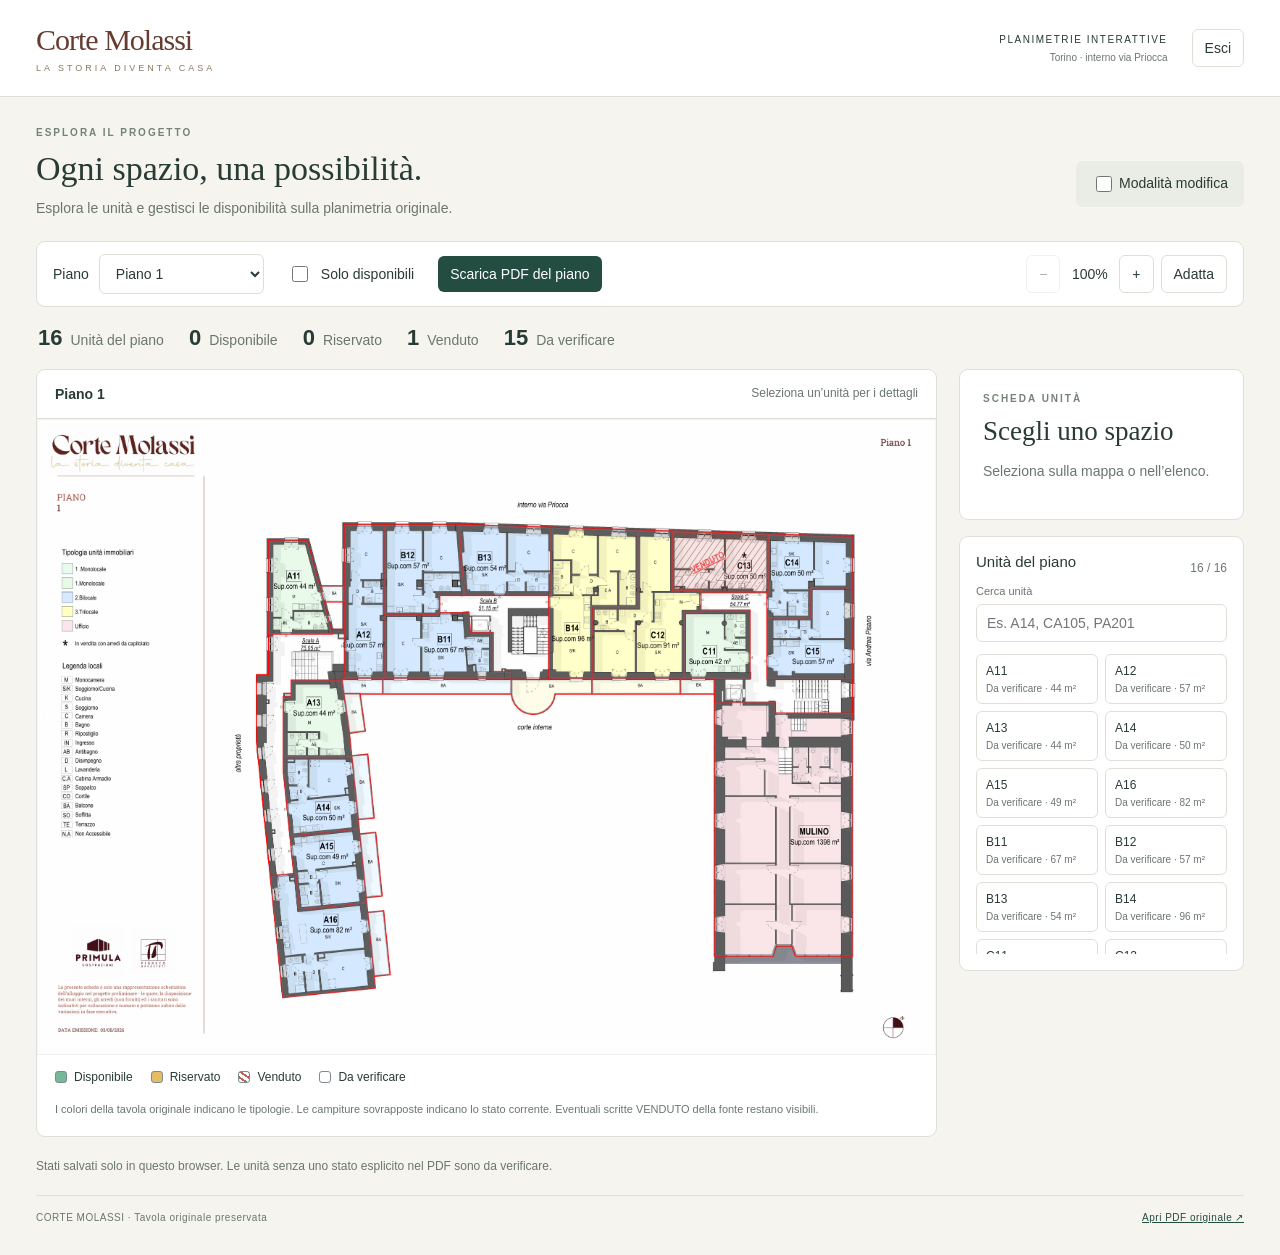
==== index.html @ f6474a28 "tutto" ====
<!doctype html>
<html lang="it"><head><meta charset="utf-8"><meta name="viewport" content="width=device-width,initial-scale=1"><title>Corte Molassi · Planimetria interattiva</title><link rel="icon" href="data:,"><link rel="stylesheet" href="css/style.css"><script defer src="data/apartments.js"></script><script defer src="js/apartments.js"></script><script defer src="js/state.js"></script><script defer src="js/export.js"></script><script defer src="js/app.js"></script></head>
<body><noscript>Attiva JavaScript per usare la planimetria interattiva.</noscript><header><div class="brand">Corte Molassi<span>LA STORIA DIVENTA CASA</span></div><div class="header-note">PLANIMETRIE INTERATTIVE <span>Torino · interno via Priocca</span></div><button id="logout">Esci</button></header>
<main><div class="heading"><div><p class="eyebrow">ESPLORA IL PROGETTO</p><h1>Ogni spazio, una possibilità.</h1><p class="intro">Esplora le unità e gestisci le disponibilità sulla planimetria originale.</p></div><label class="edit-toggle"><input id="edit" type="checkbox"> Modalità modifica</label></div>
<section class="toolbar" aria-label="Controlli planimetria"><label>Piano <select id="floor"></select></label><label><input id="available" type="checkbox"> Solo disponibili</label><button id="export-pdf" class="primary">Scarica PDF del piano</button><div class="zoom"><button id="zoom-out" aria-label="Riduci zoom">−</button><output id="zoom-value">100%</output><button id="zoom-in" aria-label="Aumenta zoom">+</button><button id="fit">Adatta</button></div></section>
<div id="counters" class="counters" aria-live="polite"></div>
<div class="workspace"><section class="plan-card"><div class="plan-heading"><strong id="plan-title">Piano 1</strong><span id="plan-hint">Passa su un’unità o selezionala per i dettagli</span></div><div id="viewport" tabindex="0" aria-label="Planimetria scorrevole"><svg id="plan" xmlns="http://www.w3.org/2000/svg" viewBox="0 0 2400 1698" aria-label="Planimetria con unità selezionabili"><defs><pattern id="sold-hatch" patternUnits="userSpaceOnUse" width="14" height="14" patternTransform="rotate(35)"><rect width="14" height="14" fill="#9d3b3320"/><line x1="0" y1="0" x2="0" y2="14" stroke="#a63d36" stroke-width="3" opacity=".7"/></pattern></defs><image id="plan-image" x="0" y="0" width="2400" height="1698" preserveAspectRatio="none"/><g id="units"></g></svg></div><div class="legend"><span><i class="available"></i>Disponibile</span><span><i class="reserved"></i>Riservato</span><span><i class="sold"></i>Venduto</span><span><i class="unknown"></i>Da verificare</span></div><p class="caption">I colori della tavola originale indicano le tipologie. Le campiture sovrapposte indicano lo stato corrente. Eventuali scritte VENDUTO della fonte restano visibili.</p></section>
<aside><section class="detail"><p class="eyebrow">SCHEDA UNITÀ</p><h2 id="unit-title">Scegli uno spazio</h2><p id="unit-subtitle">Seleziona sulla mappa o nell’elenco.</p><div id="details" hidden><span id="status-badge" class="badge"></span><dl><div><dt>Superficie commerciale</dt><dd id="area"></dd></div><div><dt>Locali</dt><dd id="rooms"></dd></div><div><dt>Prezzo</dt><dd id="price"></dd></div></dl><p id="unit-note" class="note"></p><p id="source-note" class="note"></p><div id="edit-controls" hidden><label for="status">Stato commerciale</label><select id="status"><option value="unknown">Da verificare</option><option value="available">Disponibile</option><option value="reserved">Riservato</option><option value="sold">Venduto</option></select><button id="save" class="primary">Salva stato</button></div><p id="edit-hint" class="note">Attiva la modalità modifica per aggiornare lo stato.</p></div></section><section class="list-card"><div class="list-heading"><h2>Unità del piano</h2><span id="list-count"></span></div><label class="search-label" for="unit-search">Cerca unità</label><input id="unit-search" type="search" placeholder="Es. A14, CA105, PA201"><div id="unit-list"></div></section></aside></div>
<p id="notice" role="status" aria-live="polite">Stati salvati solo in questo browser. Le unità senza uno stato esplicito nel PDF sono da verificare.</p>
<footer><span>CORTE MOLASSI · Tavola originale preservata</span><a id="pdf-link" href="2026%2008%2027_Corte%20Molassi_Complessivo%20Piani.pdf" target="_blank" rel="noopener">Apri PDF originale ↗</a></footer></main></body></html>
---- css/style.css ----
*{box-sizing:border-box} :root{font-family:Arial,Helvetica,sans-serif;color:#293b35;background:#f5f4ef;font-size:14px;--accent:#234d40;--muted:#6b766f;--line:#dedfd7}body{margin:0}button,select,input{font:inherit}button,select{border:1px solid var(--line);background:#fff;color:inherit;border-radius:6px;padding:10px 12px}button{cursor:pointer}button:hover{background:#edf1eb}button:disabled{opacity:.4;cursor:default}:focus-visible{outline:3px solid #bb863d;outline-offset:3px}input[type=checkbox]{accent-color:var(--accent);width:16px;height:16px;vertical-align:middle}header{display:flex;justify-content:space-between;align-items:center;border-bottom:1px solid var(--line);padding:23px 36px;background:#fff}.brand{font-family:Georgia,serif;font-size:30px;color:#663c30;letter-spacing:-1px}.brand span{display:block;font:9px Arial;letter-spacing:3px;margin-top:6px;color:#8a7960}.header-note{font-size:10px;letter-spacing:1.5px;text-align:right}.header-note span{display:block;letter-spacing:0;color:var(--muted);margin-top:7px}main{max-width:1800px;margin:auto;padding:30px 36px 16px}.heading{display:flex;align-items:center;justify-content:space-between;gap:24px}.eyebrow{font-size:10px;font-weight:700;letter-spacing:2px;color:#738377;margin:0 0 12px}h1{font:34px Georgia,serif;margin:0}h2{font:27px Georgia,serif;margin:12px 0}.intro{color:var(--muted);margin:12px 0 25px}.edit-toggle{white-space:nowrap;padding:12px 16px;background:#e9ede5;border-radius:7px}.toolbar{display:flex;align-items:center;gap:24px;background:white;border:1px solid var(--line);border-radius:9px;padding:12px 16px}.toolbar label{display:flex;align-items:center;gap:10px}.zoom{margin-left:auto;display:flex;align-items:center;gap:7px}.zoom output{min-width:45px;text-align:center}.counters{display:flex;gap:25px;padding:18px 2px;flex-wrap:wrap}.counter{display:flex;gap:8px;align-items:baseline;color:var(--muted)}.counter strong{font-size:22px;color:#293b35}.workspace{display:grid;grid-template-columns:minmax(0,1fr) 285px;gap:22px;align-items:start}.plan-card,.detail,.list-card{background:#fff;border:1px solid var(--line);border-radius:9px;overflow:hidden}.plan-heading{display:flex;justify-content:space-between;padding:16px 18px;border-bottom:1px solid var(--line);gap:15px}.plan-heading span{color:var(--muted);font-size:12px}#viewport{overflow:auto;max-height:75vh;background:#fdfdfb;overscroll-behavior:contain}#plan{display:block;width:100%;height:auto;max-width:none}.unit{cursor:pointer;stroke-width:1.25;vector-effect:non-scaling-stroke;transition:fill .15s,stroke .15s;fill:transparent;stroke:#667a8370}.unit.available{fill:#2e8b5720;stroke:#27845a}.unit.reserved{fill:#e7ac342a;stroke:#bd8417}.unit.sold{fill:url(#sold-hatch);stroke:#ac4a42}.unit:hover,.unit:focus,.unit.selected{stroke:#123f43;stroke-width:3;fill:#26a6a137}.unit.sold:hover,.unit.sold:focus,.unit.sold.selected{fill:url(#sold-hatch)}.unit.filtered{display:none}.legend{display:flex;flex-wrap:wrap;gap:18px;padding:15px 18px 8px;font-size:12px}.legend span{display:flex;align-items:center;gap:7px}.legend i{width:12px;height:12px;border-radius:3px;border:1px solid #7c8c91}.legend i.available{background:#77b997}.legend i.reserved{background:#e6bd65}.legend i.sold{background:repeating-linear-gradient(35deg,#fff 0 3px,#b6665e 3px 5px)}.legend i.unknown{background:white}.caption{font-size:11px;color:var(--muted);padding:0 18px 10px}.detail{padding:23px}.detail>p:not(.eyebrow){color:var(--muted);line-height:1.5}.badge{display:inline-block;padding:6px 10px;border:1px solid var(--line);border-radius:20px;font-size:12px;margin:8px 0}.badge.sold{color:#9b4039;background:#faeeeb}.badge.available{color:#287151;background:#edf5ed}.badge.reserved{color:#886009;background:#fff5d9}dl{margin:16px 0}dl div{padding:12px 0;border-bottom:1px solid #eceee8}dt{color:var(--muted);font-size:11px;margin-bottom:7px}dd{font-size:18px;margin:0}.note{font-size:12px;color:var(--muted);line-height:1.55}#edit-controls label{font-size:12px;display:block;margin:16px 0 8px}#status,#save{width:100%;margin-bottom:9px}.primary{background:var(--accent);color:white;border:0}.primary:hover{background:#326451}.list-card{margin-top:16px;padding:16px}.list-heading{display:flex;justify-content:space-between;align-items:center}.list-heading h2{font:15px Arial;margin:0 0 12px}.list-heading span{font-size:12px;color:var(--muted)}#unit-list{display:grid;grid-template-columns:repeat(2,minmax(0,1fr));gap:7px;max-height:300px;overflow:auto}.unit-button{text-align:left;padding:9px;font-size:12px}.unit-button span{display:block;font-size:10px;color:var(--muted);margin-top:5px}.unit-button[aria-pressed=true]{border-color:var(--accent);background:#e9f0e8}#notice{font-size:12px;color:var(--muted);padding:8px 0;line-height:1.5}footer{border-top:1px solid var(--line);padding:16px 0;display:flex;justify-content:space-between;font-size:10px;letter-spacing:.5px;color:var(--muted)}a{color:var(--accent)}[hidden]{display:none!important}@media(min-width:1500px){.workspace{grid-template-columns:minmax(0,1fr) 320px}}@media(max-width:900px){header{padding:20px}.header-note{display:none}main{padding:22px 16px}.heading{align-items:flex-start;flex-direction:column;gap:0}.edit-toggle{margin-bottom:18px}.workspace{grid-template-columns:1fr}.toolbar{flex-wrap:wrap;gap:12px}.zoom{margin-left:0}aside{display:grid;grid-template-columns:1fr 1fr;gap:16px}.list-card{margin-top:0}.plan-heading span{max-width:55%;text-align:right}h1{font-size:29px}}@media(max-width:520px){aside{grid-template-columns:1fr}.counters{gap:14px}.counter{font-size:11px}.counter strong{font-size:19px}.toolbar select{max-width:230px}.plan-heading{font-size:12px}.plan-heading span{font-size:10px}.legend{gap:12px;font-size:11px}footer{gap:15px;line-height:1.5}#viewport{max-height:65vh}.brand{font-size:28px}}
.login-page{min-height:100vh;display:grid;place-items:center;padding:24px;background:linear-gradient(135deg,#efede4,#f9f8f4)}
.login-card{width:min(100%,430px);padding:44px;background:#fff;border:1px solid var(--line);border-radius:14px;box-shadow:0 16px 50px #293b3510}
.login-card .brand{margin-bottom:42px}.login-card form{display:grid;gap:12px}.login-card input{width:100%;padding:13px;border:1px solid var(--line);border-radius:6px}.login-card label{font-size:12px}.login-card .primary{padding:14px;margin-top:5px}#login-error{min-height:20px;color:#9b4039;font-size:12px;line-height:1.5;margin:0}
#unit-search{width:100%;border:1px solid var(--line);border-radius:6px;padding:10px;margin:6px 0 12px}.search-label{font-size:11px;color:var(--muted)}
.toolbar{flex-wrap:wrap}.header-note{margin-left:auto;margin-right:24px}.unit-button{overflow-wrap:anywhere}
@media(max-width:520px){.login-card{padding:28px}.toolbar #export-pdf{width:100%}#logout{padding:8px 12px}}
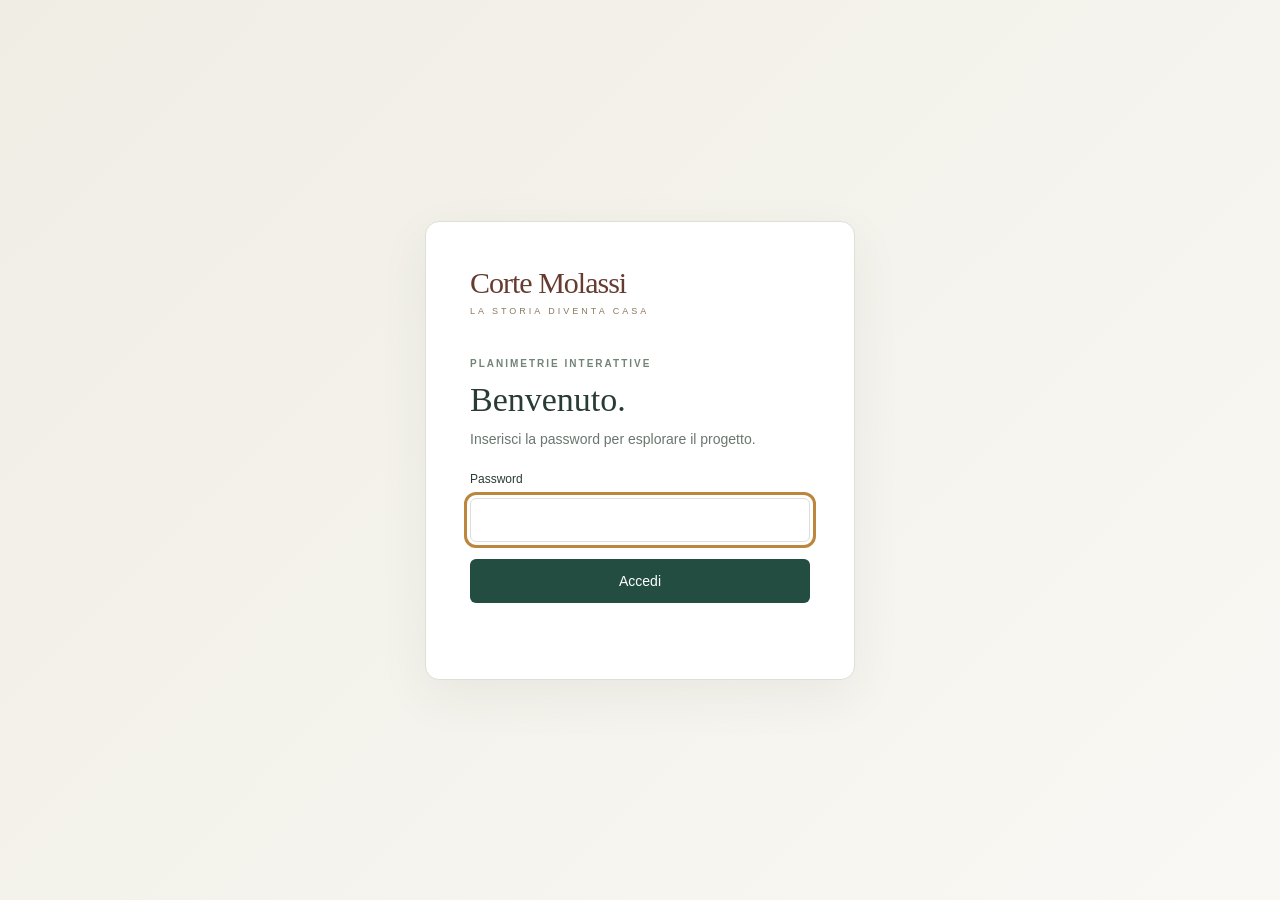
==== commit 2de66007: "agg" ====
--- a/index.html
+++ b/index.html
@@ -1,10 +1,10 @@
 <!doctype html>
-<html lang="it"><head><meta charset="utf-8"><meta name="viewport" content="width=device-width,initial-scale=1"><title>Corte Molassi · Planimetria interattiva</title><link rel="icon" href="data:,"><link rel="stylesheet" href="css/style.css"><script defer src="data/apartments.js"></script><script defer src="js/apartments.js"></script><script defer src="js/state.js"></script><script defer src="js/export.js"></script><script defer src="js/app.js"></script></head>
+<html lang="it" class="app-pending"><head><meta charset="utf-8"><meta name="viewport" content="width=device-width,initial-scale=1"><title>Corte Molassi · Planimetria interattiva</title><link rel="icon" href="data:,"><link rel="stylesheet" href="css/style.css"><script defer src="js/config.js"></script><script defer src="js/shared.js"></script><script defer src="js/access.js"></script><script defer src="assets/vendor/pdf-lib.min.js"></script><script defer src="data/apartments.js"></script><script defer src="js/apartments.js"></script><script defer src="js/state.js"></script><script defer src="js/export.js"></script><script defer src="js/app.js"></script></head>
 <body><noscript>Attiva JavaScript per usare la planimetria interattiva.</noscript><header><div class="brand">Corte Molassi<span>LA STORIA DIVENTA CASA</span></div><div class="header-note">PLANIMETRIE INTERATTIVE <span>Torino · interno via Priocca</span></div><button id="logout">Esci</button></header>
 <main><div class="heading"><div><p class="eyebrow">ESPLORA IL PROGETTO</p><h1>Ogni spazio, una possibilità.</h1><p class="intro">Esplora le unità e gestisci le disponibilità sulla planimetria originale.</p></div><label class="edit-toggle"><input id="edit" type="checkbox"> Modalità modifica</label></div>
 <section class="toolbar" aria-label="Controlli planimetria"><label>Piano <select id="floor"></select></label><label><input id="available" type="checkbox"> Solo disponibili</label><button id="export-pdf" class="primary">Scarica PDF del piano</button><div class="zoom"><button id="zoom-out" aria-label="Riduci zoom">−</button><output id="zoom-value">100%</output><button id="zoom-in" aria-label="Aumenta zoom">+</button><button id="fit">Adatta</button></div></section>
 <div id="counters" class="counters" aria-live="polite"></div>
-<div class="workspace"><section class="plan-card"><div class="plan-heading"><strong id="plan-title">Piano 1</strong><span id="plan-hint">Passa su un’unità o selezionala per i dettagli</span></div><div id="viewport" tabindex="0" aria-label="Planimetria scorrevole"><svg id="plan" xmlns="http://www.w3.org/2000/svg" viewBox="0 0 2400 1698" aria-label="Planimetria con unità selezionabili"><defs><pattern id="sold-hatch" patternUnits="userSpaceOnUse" width="14" height="14" patternTransform="rotate(35)"><rect width="14" height="14" fill="#9d3b3320"/><line x1="0" y1="0" x2="0" y2="14" stroke="#a63d36" stroke-width="3" opacity=".7"/></pattern></defs><image id="plan-image" x="0" y="0" width="2400" height="1698" preserveAspectRatio="none"/><g id="units"></g></svg></div><div class="legend"><span><i class="available"></i>Disponibile</span><span><i class="reserved"></i>Riservato</span><span><i class="sold"></i>Venduto</span><span><i class="unknown"></i>Da verificare</span></div><p class="caption">I colori della tavola originale indicano le tipologie. Le campiture sovrapposte indicano lo stato corrente. Eventuali scritte VENDUTO della fonte restano visibili.</p></section>
+<div class="workspace"><section class="plan-card"><div class="plan-heading"><strong id="plan-title">Piano 1</strong><span id="plan-hint">Passa su un’unità o selezionala per i dettagli</span></div><div id="viewport" tabindex="0" aria-label="Planimetria scorrevole"><svg id="plan" xmlns="http://www.w3.org/2000/svg" viewBox="0 0 2400 1698" aria-label="Planimetria con unità selezionabili"><image id="plan-image" x="0" y="0" width="2400" height="1698" preserveAspectRatio="none"/><g id="units"></g></svg></div><div class="legend"><span><i class="available"></i>Disponibile</span><span><i class="reserved"></i>Riservato</span><span><i class="sold"></i>Venduto</span><span><i class="unknown"></i>Da verificare</span></div><p class="caption">I colori della tavola originale indicano le tipologie. Le campiture sovrapposte indicano lo stato corrente. Eventuali scritte VENDUTO della fonte restano visibili.</p></section>
 <aside><section class="detail"><p class="eyebrow">SCHEDA UNITÀ</p><h2 id="unit-title">Scegli uno spazio</h2><p id="unit-subtitle">Seleziona sulla mappa o nell’elenco.</p><div id="details" hidden><span id="status-badge" class="badge"></span><dl><div><dt>Superficie commerciale</dt><dd id="area"></dd></div><div><dt>Locali</dt><dd id="rooms"></dd></div><div><dt>Prezzo</dt><dd id="price"></dd></div></dl><p id="unit-note" class="note"></p><p id="source-note" class="note"></p><div id="edit-controls" hidden><label for="status">Stato commerciale</label><select id="status"><option value="unknown">Da verificare</option><option value="available">Disponibile</option><option value="reserved">Riservato</option><option value="sold">Venduto</option></select><button id="save" class="primary">Salva stato</button></div><p id="edit-hint" class="note">Attiva la modalità modifica per aggiornare lo stato.</p></div></section><section class="list-card"><div class="list-heading"><h2>Unità del piano</h2><span id="list-count"></span></div><label class="search-label" for="unit-search">Cerca unità</label><input id="unit-search" type="search" placeholder="Es. A14, CA105, PA201"><div id="unit-list"></div></section></aside></div>
-<p id="notice" role="status" aria-live="polite">Stati salvati solo in questo browser. Le unità senza uno stato esplicito nel PDF sono da verificare.</p>
+<p id="notice" role="status" aria-live="polite">Connessione agli stati condivisi in corso. Le unità senza uno stato esplicito nel PDF sono da verificare.</p>
 <footer><span>CORTE MOLASSI · Tavola originale preservata</span><a id="pdf-link" href="2026%2008%2027_Corte%20Molassi_Complessivo%20Piani.pdf" target="_blank" rel="noopener">Apri PDF originale ↗</a></footer></main></body></html>
--- a/css/style.css
+++ b/css/style.css
@@ -1,7 +1,9 @@
-*{box-sizing:border-box} :root{font-family:Arial,Helvetica,sans-serif;color:#293b35;background:#f5f4ef;font-size:14px;--accent:#234d40;--muted:#6b766f;--line:#dedfd7}body{margin:0}button,select,input{font:inherit}button,select{border:1px solid var(--line);background:#fff;color:inherit;border-radius:6px;padding:10px 12px}button{cursor:pointer}button:hover{background:#edf1eb}button:disabled{opacity:.4;cursor:default}:focus-visible{outline:3px solid #bb863d;outline-offset:3px}input[type=checkbox]{accent-color:var(--accent);width:16px;height:16px;vertical-align:middle}header{display:flex;justify-content:space-between;align-items:center;border-bottom:1px solid var(--line);padding:23px 36px;background:#fff}.brand{font-family:Georgia,serif;font-size:30px;color:#663c30;letter-spacing:-1px}.brand span{display:block;font:9px Arial;letter-spacing:3px;margin-top:6px;color:#8a7960}.header-note{font-size:10px;letter-spacing:1.5px;text-align:right}.header-note span{display:block;letter-spacing:0;color:var(--muted);margin-top:7px}main{max-width:1800px;margin:auto;padding:30px 36px 16px}.heading{display:flex;align-items:center;justify-content:space-between;gap:24px}.eyebrow{font-size:10px;font-weight:700;letter-spacing:2px;color:#738377;margin:0 0 12px}h1{font:34px Georgia,serif;margin:0}h2{font:27px Georgia,serif;margin:12px 0}.intro{color:var(--muted);margin:12px 0 25px}.edit-toggle{white-space:nowrap;padding:12px 16px;background:#e9ede5;border-radius:7px}.toolbar{display:flex;align-items:center;gap:24px;background:white;border:1px solid var(--line);border-radius:9px;padding:12px 16px}.toolbar label{display:flex;align-items:center;gap:10px}.zoom{margin-left:auto;display:flex;align-items:center;gap:7px}.zoom output{min-width:45px;text-align:center}.counters{display:flex;gap:25px;padding:18px 2px;flex-wrap:wrap}.counter{display:flex;gap:8px;align-items:baseline;color:var(--muted)}.counter strong{font-size:22px;color:#293b35}.workspace{display:grid;grid-template-columns:minmax(0,1fr) 285px;gap:22px;align-items:start}.plan-card,.detail,.list-card{background:#fff;border:1px solid var(--line);border-radius:9px;overflow:hidden}.plan-heading{display:flex;justify-content:space-between;padding:16px 18px;border-bottom:1px solid var(--line);gap:15px}.plan-heading span{color:var(--muted);font-size:12px}#viewport{overflow:auto;max-height:75vh;background:#fdfdfb;overscroll-behavior:contain}#plan{display:block;width:100%;height:auto;max-width:none}.unit{cursor:pointer;stroke-width:1.25;vector-effect:non-scaling-stroke;transition:fill .15s,stroke .15s;fill:transparent;stroke:#667a8370}.unit.available{fill:#2e8b5720;stroke:#27845a}.unit.reserved{fill:#e7ac342a;stroke:#bd8417}.unit.sold{fill:url(#sold-hatch);stroke:#ac4a42}.unit:hover,.unit:focus,.unit.selected{stroke:#123f43;stroke-width:3;fill:#26a6a137}.unit.sold:hover,.unit.sold:focus,.unit.sold.selected{fill:url(#sold-hatch)}.unit.filtered{display:none}.legend{display:flex;flex-wrap:wrap;gap:18px;padding:15px 18px 8px;font-size:12px}.legend span{display:flex;align-items:center;gap:7px}.legend i{width:12px;height:12px;border-radius:3px;border:1px solid #7c8c91}.legend i.available{background:#77b997}.legend i.reserved{background:#e6bd65}.legend i.sold{background:repeating-linear-gradient(35deg,#fff 0 3px,#b6665e 3px 5px)}.legend i.unknown{background:white}.caption{font-size:11px;color:var(--muted);padding:0 18px 10px}.detail{padding:23px}.detail>p:not(.eyebrow){color:var(--muted);line-height:1.5}.badge{display:inline-block;padding:6px 10px;border:1px solid var(--line);border-radius:20px;font-size:12px;margin:8px 0}.badge.sold{color:#9b4039;background:#faeeeb}.badge.available{color:#287151;background:#edf5ed}.badge.reserved{color:#886009;background:#fff5d9}dl{margin:16px 0}dl div{padding:12px 0;border-bottom:1px solid #eceee8}dt{color:var(--muted);font-size:11px;margin-bottom:7px}dd{font-size:18px;margin:0}.note{font-size:12px;color:var(--muted);line-height:1.55}#edit-controls label{font-size:12px;display:block;margin:16px 0 8px}#status,#save{width:100%;margin-bottom:9px}.primary{background:var(--accent);color:white;border:0}.primary:hover{background:#326451}.list-card{margin-top:16px;padding:16px}.list-heading{display:flex;justify-content:space-between;align-items:center}.list-heading h2{font:15px Arial;margin:0 0 12px}.list-heading span{font-size:12px;color:var(--muted)}#unit-list{display:grid;grid-template-columns:repeat(2,minmax(0,1fr));gap:7px;max-height:300px;overflow:auto}.unit-button{text-align:left;padding:9px;font-size:12px}.unit-button span{display:block;font-size:10px;color:var(--muted);margin-top:5px}.unit-button[aria-pressed=true]{border-color:var(--accent);background:#e9f0e8}#notice{font-size:12px;color:var(--muted);padding:8px 0;line-height:1.5}footer{border-top:1px solid var(--line);padding:16px 0;display:flex;justify-content:space-between;font-size:10px;letter-spacing:.5px;color:var(--muted)}a{color:var(--accent)}[hidden]{display:none!important}@media(min-width:1500px){.workspace{grid-template-columns:minmax(0,1fr) 320px}}@media(max-width:900px){header{padding:20px}.header-note{display:none}main{padding:22px 16px}.heading{align-items:flex-start;flex-direction:column;gap:0}.edit-toggle{margin-bottom:18px}.workspace{grid-template-columns:1fr}.toolbar{flex-wrap:wrap;gap:12px}.zoom{margin-left:0}aside{display:grid;grid-template-columns:1fr 1fr;gap:16px}.list-card{margin-top:0}.plan-heading span{max-width:55%;text-align:right}h1{font-size:29px}}@media(max-width:520px){aside{grid-template-columns:1fr}.counters{gap:14px}.counter{font-size:11px}.counter strong{font-size:19px}.toolbar select{max-width:230px}.plan-heading{font-size:12px}.plan-heading span{font-size:10px}.legend{gap:12px;font-size:11px}footer{gap:15px;line-height:1.5}#viewport{max-height:65vh}.brand{font-size:28px}}
+*{box-sizing:border-box} :root{font-family:Arial,Helvetica,sans-serif;color:#293b35;background:#f5f4ef;font-size:14px;--accent:#234d40;--muted:#6b766f;--line:#dedfd7}body{margin:0}button,select,input{font:inherit}button,select{border:1px solid var(--line);background:#fff;color:inherit;border-radius:6px;padding:10px 12px}button{cursor:pointer}button:hover{background:#edf1eb}button:disabled{opacity:.4;cursor:default}:focus-visible{outline:3px solid #bb863d;outline-offset:3px}input[type=checkbox]{accent-color:var(--accent);width:16px;height:16px;vertical-align:middle}header{display:flex;justify-content:space-between;align-items:center;border-bottom:1px solid var(--line);padding:23px 36px;background:#fff}.brand{font-family:Georgia,serif;font-size:30px;color:#663c30;letter-spacing:-1px}.brand span{display:block;font:9px Arial;letter-spacing:3px;margin-top:6px;color:#8a7960}.header-note{font-size:10px;letter-spacing:1.5px;text-align:right}.header-note span{display:block;letter-spacing:0;color:var(--muted);margin-top:7px}main{max-width:1800px;margin:auto;padding:30px 36px 16px}.heading{display:flex;align-items:center;justify-content:space-between;gap:24px}.eyebrow{font-size:10px;font-weight:700;letter-spacing:2px;color:#738377;margin:0 0 12px}h1{font:34px Georgia,serif;margin:0}h2{font:27px Georgia,serif;margin:12px 0}.intro{color:var(--muted);margin:12px 0 25px}.edit-toggle{white-space:nowrap;padding:12px 16px;background:#e9ede5;border-radius:7px}.toolbar{display:flex;align-items:center;gap:24px;background:white;border:1px solid var(--line);border-radius:9px;padding:12px 16px}.toolbar label{display:flex;align-items:center;gap:10px}.zoom{margin-left:auto;display:flex;align-items:center;gap:7px}.zoom output{min-width:45px;text-align:center}.counters{display:flex;gap:25px;padding:18px 2px;flex-wrap:wrap}.counter{display:flex;gap:8px;align-items:baseline;color:var(--muted)}.counter strong{font-size:22px;color:#293b35}.workspace{display:grid;grid-template-columns:minmax(0,1fr) 285px;gap:22px;align-items:start}.plan-card,.detail,.list-card{background:#fff;border:1px solid var(--line);border-radius:9px;overflow:hidden}.plan-heading{display:flex;justify-content:space-between;padding:16px 18px;border-bottom:1px solid var(--line);gap:15px}.plan-heading span{color:var(--muted);font-size:12px}#viewport{overflow:auto;max-height:75vh;background:#fdfdfb;overscroll-behavior:contain}#plan{display:block;width:100%;height:auto;max-width:none}.unit{cursor:pointer;stroke-width:1.25;vector-effect:non-scaling-stroke;transition:fill .15s,stroke .15s;fill:transparent;stroke:#667a8370}.unit.available{fill:#2e8b5720;stroke:#27845a}.unit.reserved{fill:#e7ac342a;stroke:#bd8417}.unit.sold{fill:#d32f2f;stroke:#d32f2f}.unit:hover,.unit:focus,.unit.selected{stroke:#123f43;stroke-width:3;fill:#26a6a137}.unit.sold:hover,.unit.sold:focus,.unit.sold.selected{fill:#d32f2f}.unit.filtered{display:none}.legend{display:flex;flex-wrap:wrap;gap:18px;padding:15px 18px 8px;font-size:12px}.legend span{display:flex;align-items:center;gap:7px}.legend i{width:12px;height:12px;border-radius:3px;border:1px solid #7c8c91}.legend i.available{background:#77b997}.legend i.reserved{background:#e6bd65}.legend i.sold{background:#d32f2f}.legend i.unknown{background:white}.caption{font-size:11px;color:var(--muted);padding:0 18px 10px}.detail{padding:23px}.detail>p:not(.eyebrow){color:var(--muted);line-height:1.5}.badge{display:inline-block;padding:6px 10px;border:1px solid var(--line);border-radius:20px;font-size:12px;margin:8px 0}.badge.sold{color:#9b4039;background:#faeeeb}.badge.available{color:#287151;background:#edf5ed}.badge.reserved{color:#886009;background:#fff5d9}dl{margin:16px 0}dl div{padding:12px 0;border-bottom:1px solid #eceee8}dt{color:var(--muted);font-size:11px;margin-bottom:7px}dd{font-size:18px;margin:0}.note{font-size:12px;color:var(--muted);line-height:1.55}#edit-controls label{font-size:12px;display:block;margin:16px 0 8px}#status,#save{width:100%;margin-bottom:9px}.primary{background:var(--accent);color:white;border:0}.primary:hover{background:#326451}.list-card{margin-top:16px;padding:16px}.list-heading{display:flex;justify-content:space-between;align-items:center}.list-heading h2{font:15px Arial;margin:0 0 12px}.list-heading span{font-size:12px;color:var(--muted)}#unit-list{display:grid;grid-template-columns:repeat(2,minmax(0,1fr));gap:7px;max-height:300px;overflow:auto}.unit-button{text-align:left;padding:9px;font-size:12px}.unit-button span{display:block;font-size:10px;color:var(--muted);margin-top:5px}.unit-button[aria-pressed=true]{border-color:var(--accent);background:#e9f0e8}#notice{font-size:12px;color:var(--muted);padding:8px 0;line-height:1.5}footer{border-top:1px solid var(--line);padding:16px 0;display:flex;justify-content:space-between;font-size:10px;letter-spacing:.5px;color:var(--muted)}a{color:var(--accent)}[hidden]{display:none!important}@media(min-width:1500px){.workspace{grid-template-columns:minmax(0,1fr) 320px}}@media(max-width:900px){header{padding:20px}.header-note{display:none}main{padding:22px 16px}.heading{align-items:flex-start;flex-direction:column;gap:0}.edit-toggle{margin-bottom:18px}.workspace{grid-template-columns:1fr}.toolbar{flex-wrap:wrap;gap:12px}.zoom{margin-left:0}aside{display:grid;grid-template-columns:1fr 1fr;gap:16px}.list-card{margin-top:0}.plan-heading span{max-width:55%;text-align:right}h1{font-size:29px}}@media(max-width:520px){aside{grid-template-columns:1fr}.counters{gap:14px}.counter{font-size:11px}.counter strong{font-size:19px}.toolbar select{max-width:230px}.plan-heading{font-size:12px}.plan-heading span{font-size:10px}.legend{gap:12px;font-size:11px}footer{gap:15px;line-height:1.5}#viewport{max-height:65vh}.brand{font-size:28px}}
 .login-page{min-height:100vh;display:grid;place-items:center;padding:24px;background:linear-gradient(135deg,#efede4,#f9f8f4)}
 .login-card{width:min(100%,430px);padding:44px;background:#fff;border:1px solid var(--line);border-radius:14px;box-shadow:0 16px 50px #293b3510}
 .login-card .brand{margin-bottom:42px}.login-card form{display:grid;gap:12px}.login-card input{width:100%;padding:13px;border:1px solid var(--line);border-radius:6px}.login-card label{font-size:12px}.login-card .primary{padding:14px;margin-top:5px}#login-error{min-height:20px;color:#9b4039;font-size:12px;line-height:1.5;margin:0}
 #unit-search{width:100%;border:1px solid var(--line);border-radius:6px;padding:10px;margin:6px 0 12px}.search-label{font-size:11px;color:var(--muted)}
 .toolbar{flex-wrap:wrap}.header-note{margin-left:auto;margin-right:24px}.unit-button{overflow-wrap:anywhere}
 @media(max-width:520px){.login-card{padding:28px}.toolbar #export-pdf{width:100%}#logout{padding:8px 12px}}
+
+.app-pending body{visibility:hidden}.download-ready{display:inline-block;padding:12px 16px;border:1px solid var(--accent);border-radius:6px;margin-bottom:16px;font-weight:bold}
